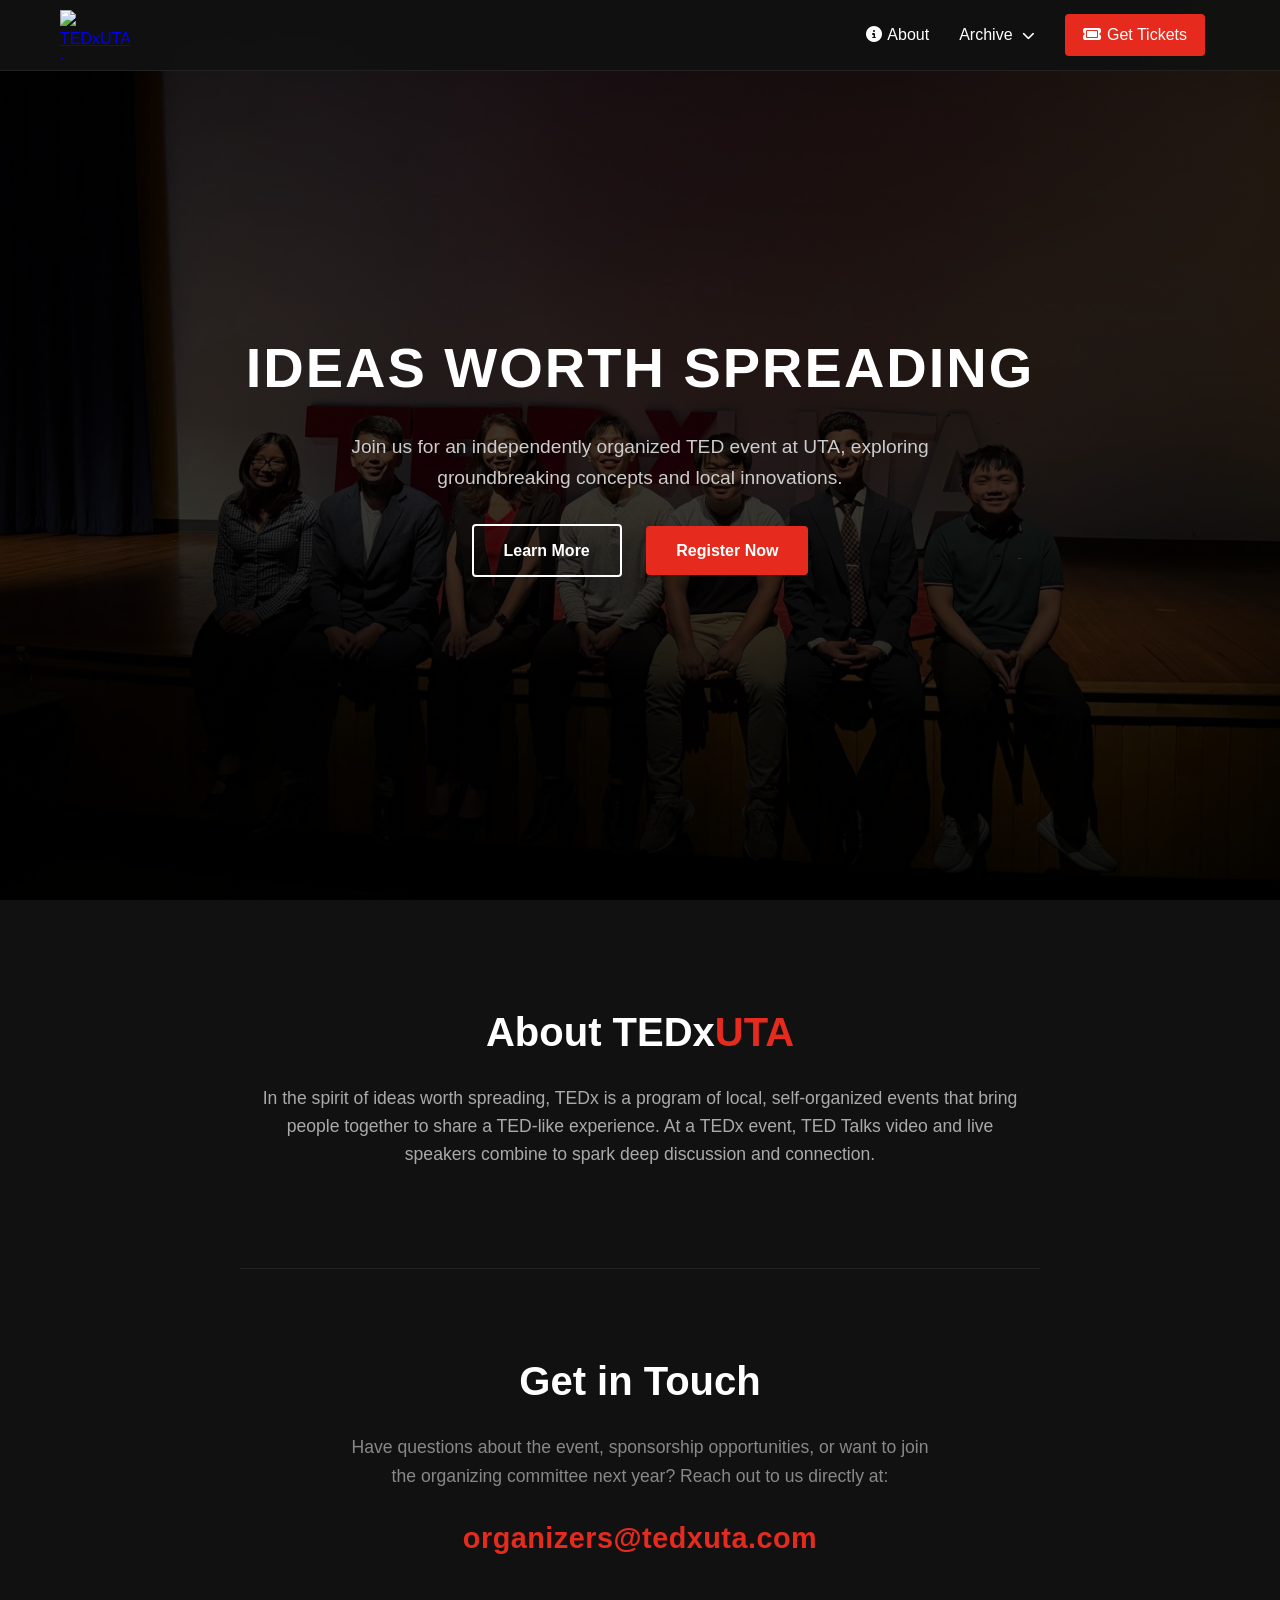
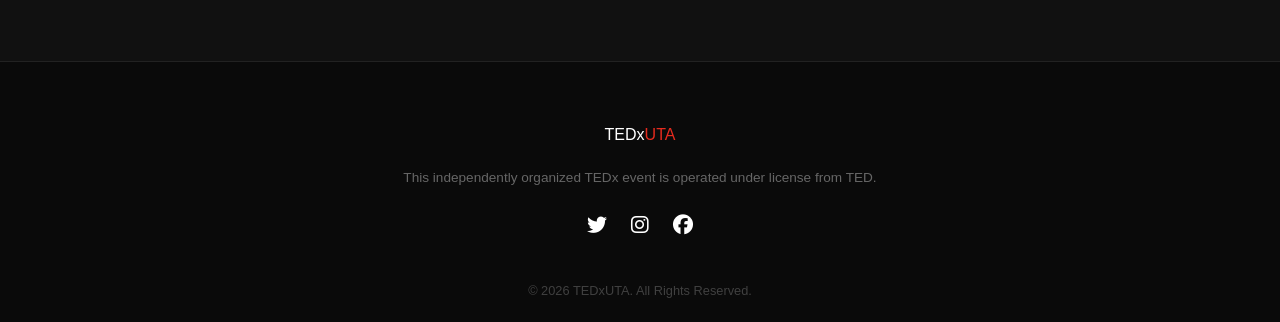
==== index.html @ 9f3648a5 "changing the tablet and setting the png right" ====
<!DOCTYPE html>
<html lang="en">
<head>
    <meta charset="UTF-8">
    <meta name="viewport" content="width=device-width, initial-scale=1.0">
    <title>TEDxUTA | Potential</title>
    <link rel="stylesheet" href="style.css">
    <link rel="stylesheet" href="https://cdnjs.cloudflare.com/ajax/libs/font-awesome/6.4.0/css/all.min.css">
</head>
<body>

    <header>
    <div class="navbar">
        <div class="logo">
            <a href="/">
                <img src="/images/logo.psng" alt="TEDxUTA Logo" style="height: 50px; width: auto; display: block; object-fit: contain;">            
            </a>
        </div>
        <nav>
            <ul class="nav-links">
                <li><a href="#about"><i class="fa-solid fa-circle-info" style="margin-right: 5px;"></i>About</a></li>
                
                <!-- Main Archive links to archive.html; Dropdown links to specific years -->
                <li class="dropdown">
                    <a href="archive.html" class="dropbtn">Archive <i class="fa-solid fa-chevron-down" style="font-size: 0.8rem; margin-left: 5px;"></i></a>
                    <ul class="dropdown-content">
                        <li><a href="2026.html">2026 Event</a></li>
                        <!-- Future years can easily be added here -->
                        <!-- <li><a href="2025.html">2025 Event</a></li> -->
                    </ul>
                </li>
                
                <li><a href="#contact" class="btn-tickets"><i class="fa-solid fa-ticket" style="margin-right: 6px;"></i>Get Tickets</a></li>
            </ul>
        </nav>
        <div class="menu-toggle"><i class="fa-solid fa-bars"></i></div>
    </div>
</header>

    <section class="hero">
        <div class="hero-content">
            <h1>IDEAS WORTH SPREADING</h1>
            <p>Join us for an independently organized TED event at UTA, exploring groundbreaking concepts and local innovations.</p>
            <div class="hero-buttons">
                <a href="#about" class="btn secondary">Learn More</a>
                <a href="#contact" class="btn primary">Register Now</a>
            </div>
        </div>
    </section>

    <section id="about" class="about-section">
        <h2>About TEDx<span>UTA</span></h2>
        <p>In the spirit of ideas worth spreading, TEDx is a program of local, self-organized events that bring people together to share a TED-like experience. At a TEDx event, TED Talks video and live speakers combine to spark deep discussion and connection.</p>
    </section>

    <section id="contact" class="about-section" style="border-top: 1px solid #222; padding-top: 80px; padding-bottom: 100px;">
        <h2>Get in Touch</h2>
        <p style="color: #888; max-width: 600px; margin: 0 auto 25px auto; font-size: 1.1rem; line-height: 1.6;">
            Have questions about the event, sponsorship opportunities, or want to join the organizing committee next year? Reach out to us directly at:
        </p>
        
        <p style="margin: 0;">
            <a href="mailto:organizers@tedxuta.com" style="color: #e62b1e; font-size: 1.8rem; font-weight: bold; text-decoration: none; letter-spacing: 0.5px; transition: color 0.2s ease;">
                organizers@tedxuta.com
            </a>
        </p>
    </section>

    <footer>
        <div class="footer-content">
            <div class="footer-logo">TEDx<span>UTA</span></div>
            <p>This independently organized TEDx event is operated under license from TED.</p>
            <div class="socials">
                <a href="#"><i class="fa-brands fa-twitter"></i></a>
                <a href="#"><i class="fa-brands fa-instagram"></i></a>
                <a href="#"><i class="fa-brands fa-facebook"></i></a>
            </div>
        </div>
        <div class="footer-bottom">
            &copy; 2026 TEDxUTA. All Rights Reserved.
        </div>
    </footer>

    <script src="script.js"></script>
</body>
</html>
---- style.css ----
/* Reset and Base Styles */
* {
    margin: 0;
    padding: 0;
    box-sizing: border-box;
    font-family: 'Helvetica Neue', Arial, sans-serif;
}

body {
    background-color: #111111;
    color: #ffffff;
    line-height: 1.6;
    scroll-behavior: smooth;
}

span {
    color: #e62b1e; /* Classic TED Red */
}

/* Header & Navigation */
header {
    background-color: rgba(17, 17, 17, 0.95);
    position: fixed;
    width: 100%;
    top: 0;
    z-index: 1000;
    border-bottom: 1px solid #222;
}

/* Navigation Hotbar Container */
.navbar {
    display: grid;
    grid-template-columns: auto 1fr; /* Two columns: Logo size, and remaining space for links */
    align-items: center;
    max-width: 1200px;
    margin: 0 auto;
    padding: 0 20px;
    height: 70px; /* 🔒 Locks the hotbar height perfectly */
}

/* Let the logo container overflow downward naturally without stretching the bar */
.logo {
    height: 70px; /* Matches the navbar height exactly */
    display: flex;
    align-items: center;
    position: relative;
}

.logo a {
    display: block;
    position: absolute;
    top: 10px; /* Adjusts how high or low the logo sits inside the bar */
    left: 0;
    transition: opacity 0.2s ease;
}

.logo a:hover {
    opacity: 0.85;
}

/* Force your navigation links to stay cleanly aligned inside the hotbar on the right */
.nav-links {
    display: flex;
    list-style: none;
    align-items: center;
    justify-content: flex-end; /* Aligns items to the right */
    height: 100%;
    margin: 0;
}

.nav-links li {
    display: flex;
    align-items: center;
    height: 100%;
}

.nav-links li a {
    color: #fff;
    text-decoration: none;
    margin: 0 15px;
    font-weight: 500;
    transition: color 0.3s;
}

.nav-links li a:hover {
    color: #e62b1e;
}

/* Hover Dropdown Mechanics */
.nav-links li.dropdown {
    position: relative;
}

.dropdown-content {
    display: none;
    position: absolute;
    top: 100%;
    left: 50%;
    transform: translateX(-50%);
    background-color: #1a1a1a;
    min-width: 120px;
    box-shadow: 0px 8px 16px rgba(0, 0, 0, 0.6);
    list-style: none;
    border-radius: 4px;
    border: 1px solid #222;
    padding: 5px 0;
    z-index: 1100;
}

.dropdown-content li a {
    color: #fff !important;
    padding: 10px 20px;
    text-decoration: none;
    display: block;
    text-align: center;
    font-size: 0.95rem;
    margin: 0 !important;
    transition: background 0.2s ease;
}

.dropdown-content li a:hover {
    background-color: #e62b1e;
    color: #fff !important;
}

.dropdown:hover .dropdown-content {
    display: block;
}

.btn-tickets {
    background-color: #e62b1e;
    padding: 8px 18px;
    border-radius: 4px;
}

.btn-tickets:hover {
    background-color: #b82016;
    color: #fff !important;
}

.menu-toggle {
    display: none;
    font-size: 24px;
    cursor: pointer;
}

/* Hero Section */
.hero {
    height: 100vh;
    background: linear-gradient(rgba(0,0,0,0.7), rgba(0,0,0,0.85)), url('images/Group.jpg') no-repeat center center/cover;
    display: flex;
    justify-content: center;
    align-items: center;
    text-align: center;
    padding: 0 20px;
}

.hero-content h1 {
    font-size: 3.5rem;
    font-weight: 900;
    letter-spacing: 2px;
    margin-bottom: 20px;
}

.hero-content p {
    font-size: 1.2rem;
    max-width: 600px;
    margin: 0 auto 30px auto;
    color: #ccc;
}

.hero-buttons .btn {
    padding: 12px 30px;
    text-decoration: none;
    font-weight: bold;
    border-radius: 4px;
    margin: 0 10px;
    display: inline-block;
    transition: 0.3s;
}

.btn.primary {
    background-color: #e62b1e;
    color: #fff;
}

.btn.primary:hover {
    background-color: #b82016;
}

.btn.secondary {
    border: 2px solid #fff;
    color: #fff;
}

.btn.secondary:hover {
    background-color: #fff;
    color: #111;
}

/* About Section */
.about-section {
    padding: 100px 20px;
    max-width: 800px;
    margin: 0 auto;
    text-align: center;
}

.about-section h2 {
    font-size: 2.5rem;
    margin-bottom: 20px;
}

.about-section p {
    font-size: 1.1rem;
    color: #aaa;
}

/* Speakers & Tabs Section */
.speakers-section {
    padding: 80px 20px;
    max-width: 1200px;
    margin: 0 auto;
    text-align: center;
}

.speakers-section h2 {
    font-size: 2.5rem;
    margin-bottom: 20px;
}

.tab-container {
    display: flex;
    justify-content: center;
    margin-bottom: 40px;
    border-bottom: 2px solid #222;
}

.tab-btn {
    background: none;
    border: none;
    color: #888;
    padding: 12px 30px;
    font-size: 1.2rem;
    font-weight: bold;
    cursor: pointer;
    transition: all 0.3s ease;
    border-bottom: 3px solid transparent;
    margin-bottom: -2px;
}

.tab-btn:hover {
    color: #fff;
}

.tab-btn.active {
    color: #e62b1e;
    border-bottom: 3px solid #e62b1e;
}

.tab-content {
    display: none;
    animation: fadeIn 0.5s ease;
}

.tab-content.active {
    display: block;
}

.archive-heading {
    font-size: 1.8rem;
    color: #ffffff;
    text-align: left;
    margin-bottom: 25px;
    border-left: 4px solid #e62b1e;
    padding-left: 15px;
    letter-spacing: 0.5px;
}

.speaker-grid {
    display: grid;
    grid-template-columns: repeat(auto-fit, minmax(320px, 1fr));
    gap: 30px;
}

.speaker-card {
    background-color: #1a1a1a;
    padding: 15px;
    border-radius: 8px;
    border-bottom: 4px solid #e62b1e;
    text-align: left;
}

.speaker-card h3 {
    margin: 10px 0 5px 0;
    font-size: 1.3rem;
}

.speaker-card .title {
    color: #888;
    font-size: 0.95rem;
}

/* Responsive YouTube Embed Container */
.video-container {
    position: relative;
    padding-bottom: 56.25%; /* 16:9 Aspect Ratio */
    height: 0;
    overflow: hidden;
    border-radius: 4px;
    background-color: #000;
}

.video-container iframe {
    position: absolute;
    top: 0;
    left: 0;
    width: 100%;
    height: 100%;
    border: 0;
}

/* Organizers Section Styling */
.organizer-grid {
    display: grid;
    grid-template-columns: repeat(auto-fit, minmax(220px, 1fr));
    gap: 25px;
    margin-top: 20px;
}

.organizer-card {
    background-color: #161616;
    padding: 30px 20px;
    border-radius: 6px;
    text-align: center;
    transition: transform 0.3s ease;
}

.organizer-card:hover {
    transform: translateY(-5px);
}

.organizer-avatar {
    width: 130px;
    height: 130px;
    margin: 0 auto 15px auto;
    border-radius: 50%;
    overflow: hidden;
    border: 3px solid #e62b1e;
    background-color: #111;
    display: flex;
    align-items: center;
    justify-content: center;
}

.organizer-avatar i {
    font-size: 3.5rem;
    color: #444;
}

.organizer-avatar img {
    width: 100%;
    height: 100%;
    object-fit: cover;
    display: block;
}

.organizer-card h3 {
    font-size: 1.2rem;
    margin-bottom: 5px;
    color: #fff;
}

.organizer-card .role {
    color: #888;
    font-size: 0.9rem;
    font-weight: 500;
}

/* Footer */
footer {
    background-color: #0a0a0a;
    padding: 60px 20px 20px 20px;
    text-align: center;
    border-top: 1px solid #222;
}

.footer-content p {
    color: #666;
    font-size: 0.85rem;
    max-width: 500px;
    margin: 20px auto;
}

.socials a {
    color: #fff;
    font-size: 20px;
    margin: 0 10px;
    transition: color 0.3s;
}

.socials a:hover {
    color: #e62b1e;
}

.footer-bottom {
    margin-top: 40px;
    font-size: 0.8rem;
    color: #404040;
}

/* Animations & Responsiveness */
@keyframes fadeIn {
    from { opacity: 0; transform: translateY(10px); }
    to { opacity: 1; transform: translateY(0); }
}

@media (max-width: 768px) {
    .nav-links {
        display: none;
        flex-direction: column;
        position: absolute;
        top: 70px;
        left: 0;
        width: 100%;
        background-color: rgba(17, 17, 17, 0.95);
        padding: 20px 0;
        border-bottom: 1px solid #222;
    }

    .nav-links li {
        margin: 15px 0;
    }

    .nav-links.active {
        display: flex !important;
    }

    .menu-toggle {
        display: block;
    }

    .hero-content h1 {
        font-size: 2.2rem;
    }
    
}
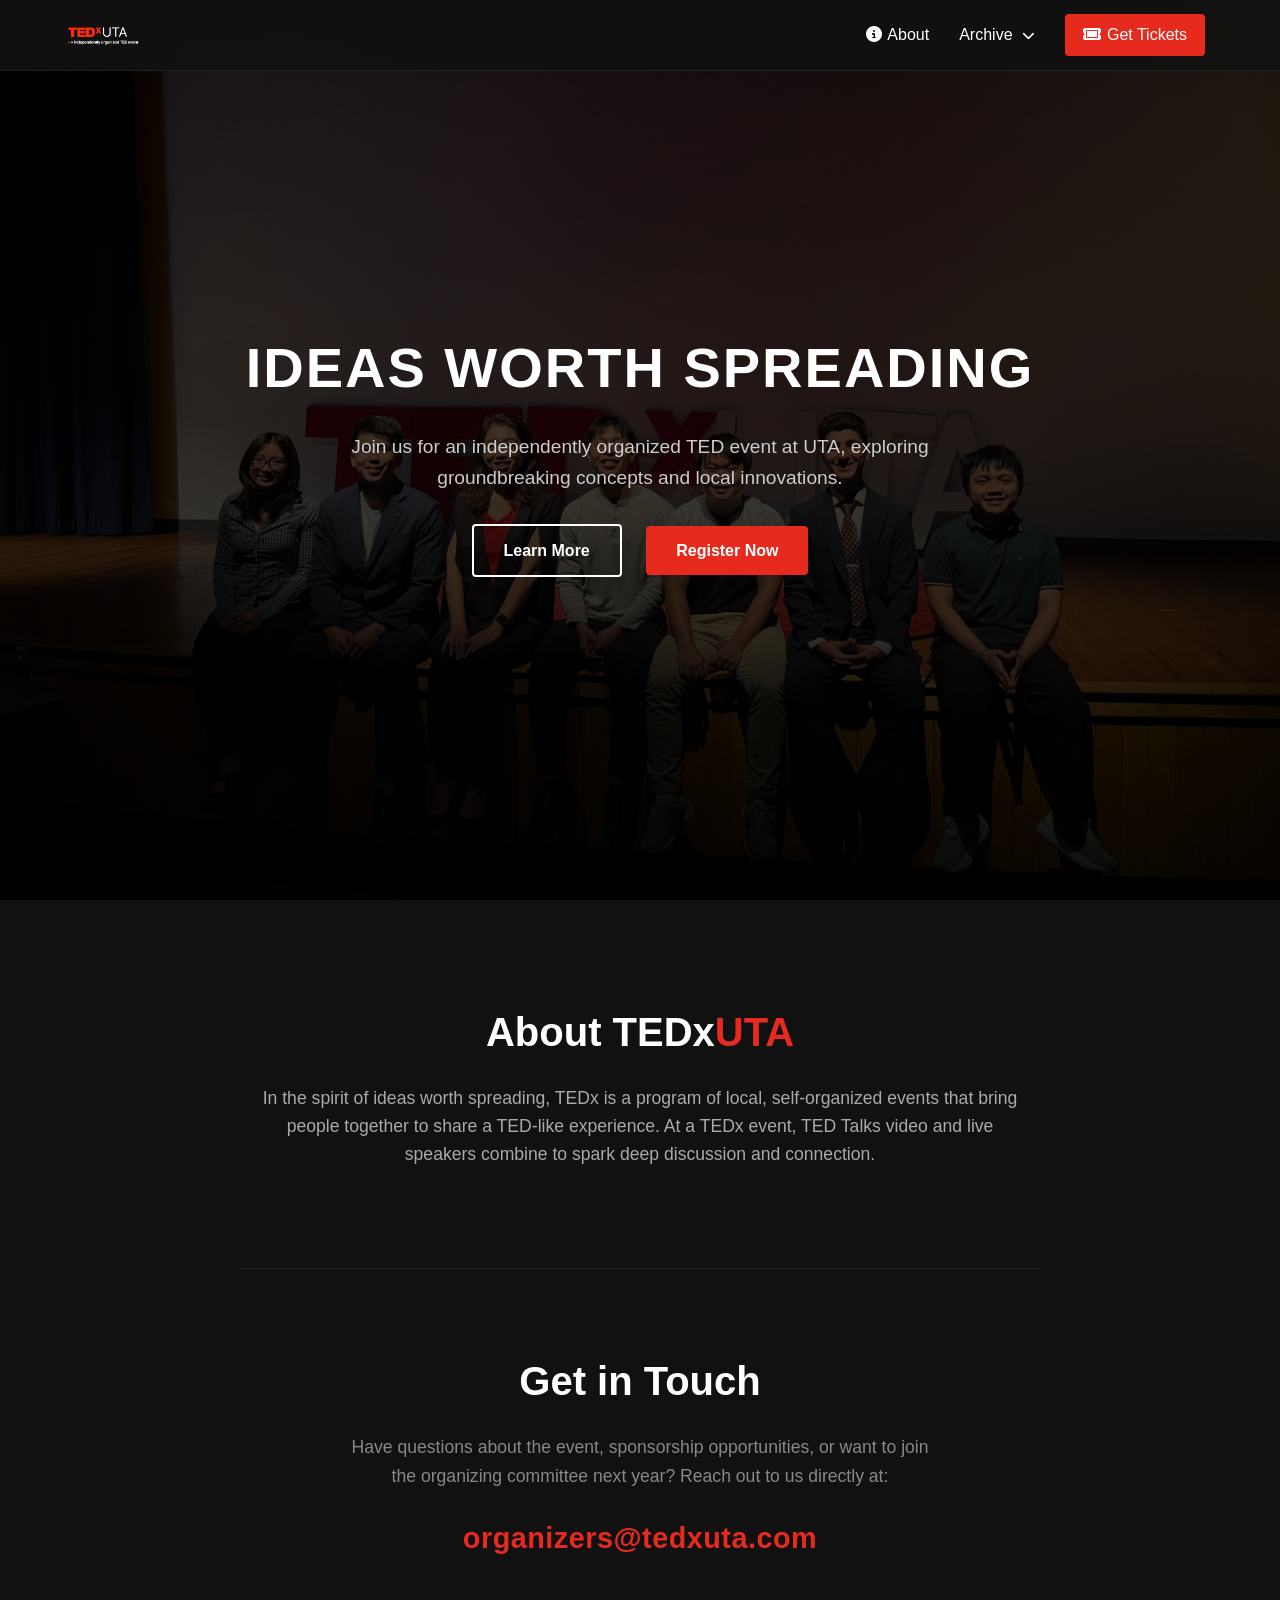
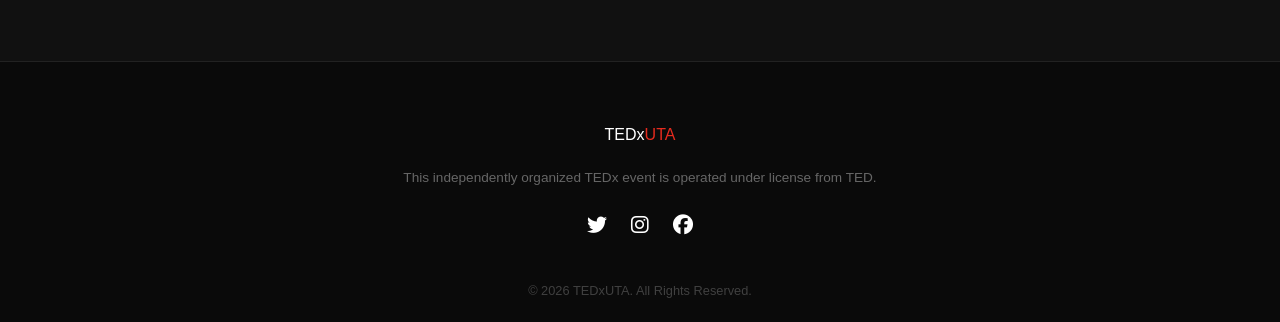
==== commit 66866772: "tesat" ====
--- a/index.html
+++ b/index.html
@@ -13,7 +13,7 @@
     <div class="navbar">
         <div class="logo">
             <a href="/">
-                <img src="/images/logo.psng" alt="TEDxUTA Logo" style="height: 50px; width: auto; display: block; object-fit: contain;">            
+                <img src="images/logo.PNG" alt="TEDxUTA Logo" style="height: 50px; width: auto; display: block; object-fit: contain;">            
             </a>
         </div>
         <nav>
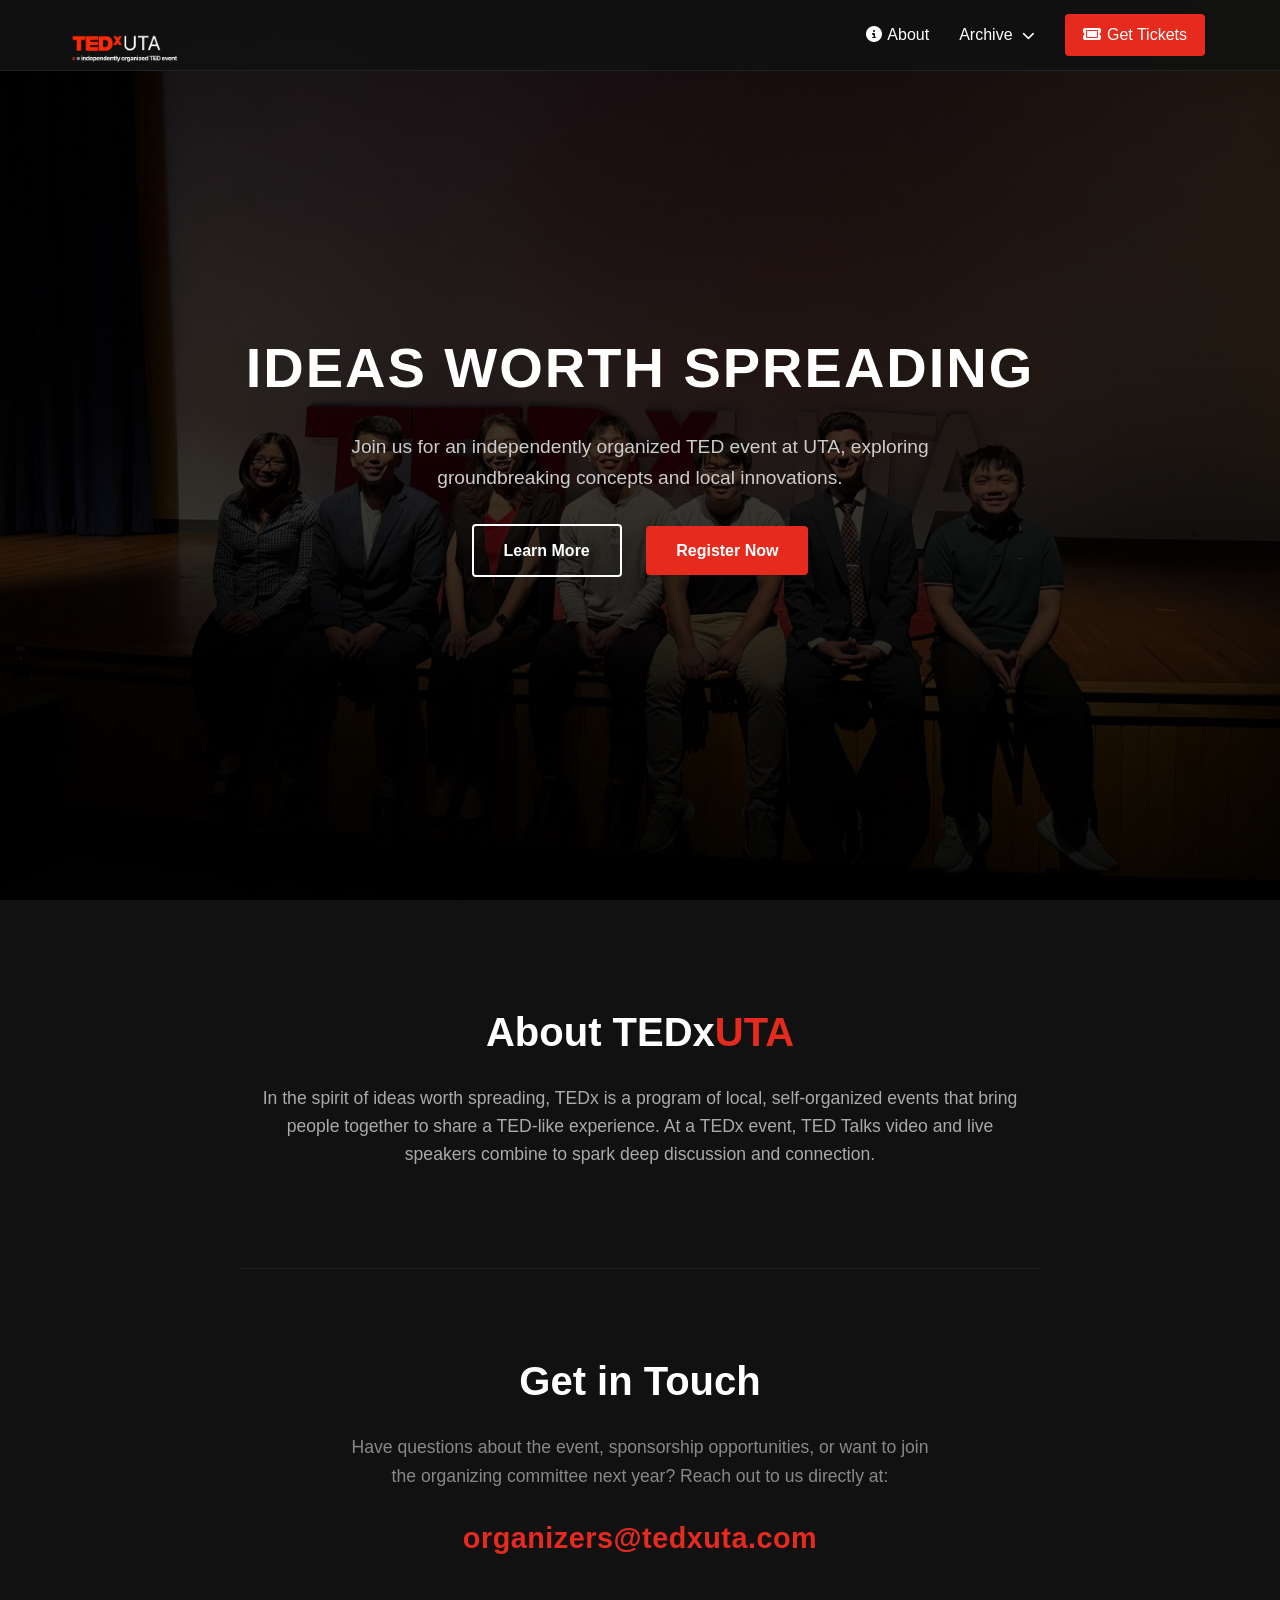
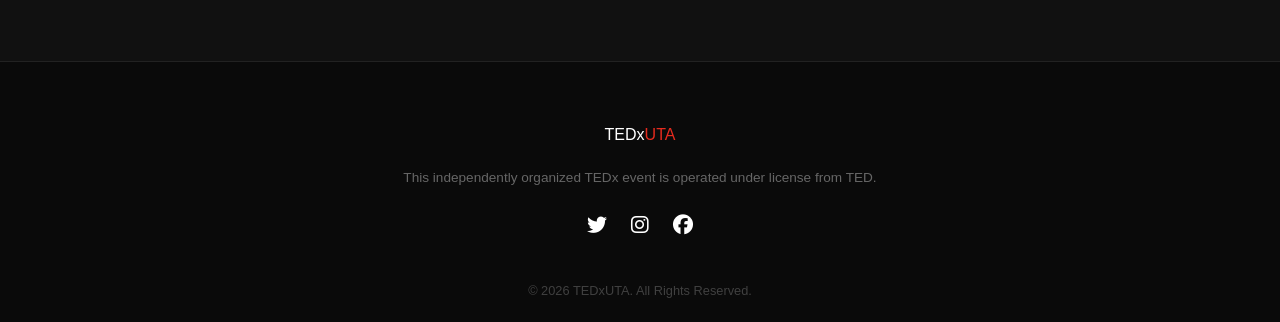
==== commit 99cb199c: "height" ====
--- a/index.html
+++ b/index.html
@@ -13,7 +13,7 @@
     <div class="navbar">
         <div class="logo">
             <a href="/">
-                <img src="images/logo.PNG" alt="TEDxUTA Logo" style="height: 50px; width: auto; display: block; object-fit: contain;">            
+                <img src="images/logo.PNG" alt="TEDxUTA Logo" style="height: 75px; width: auto; display: block; object-fit: contain;">            
             </a>
         </div>
         <nav>
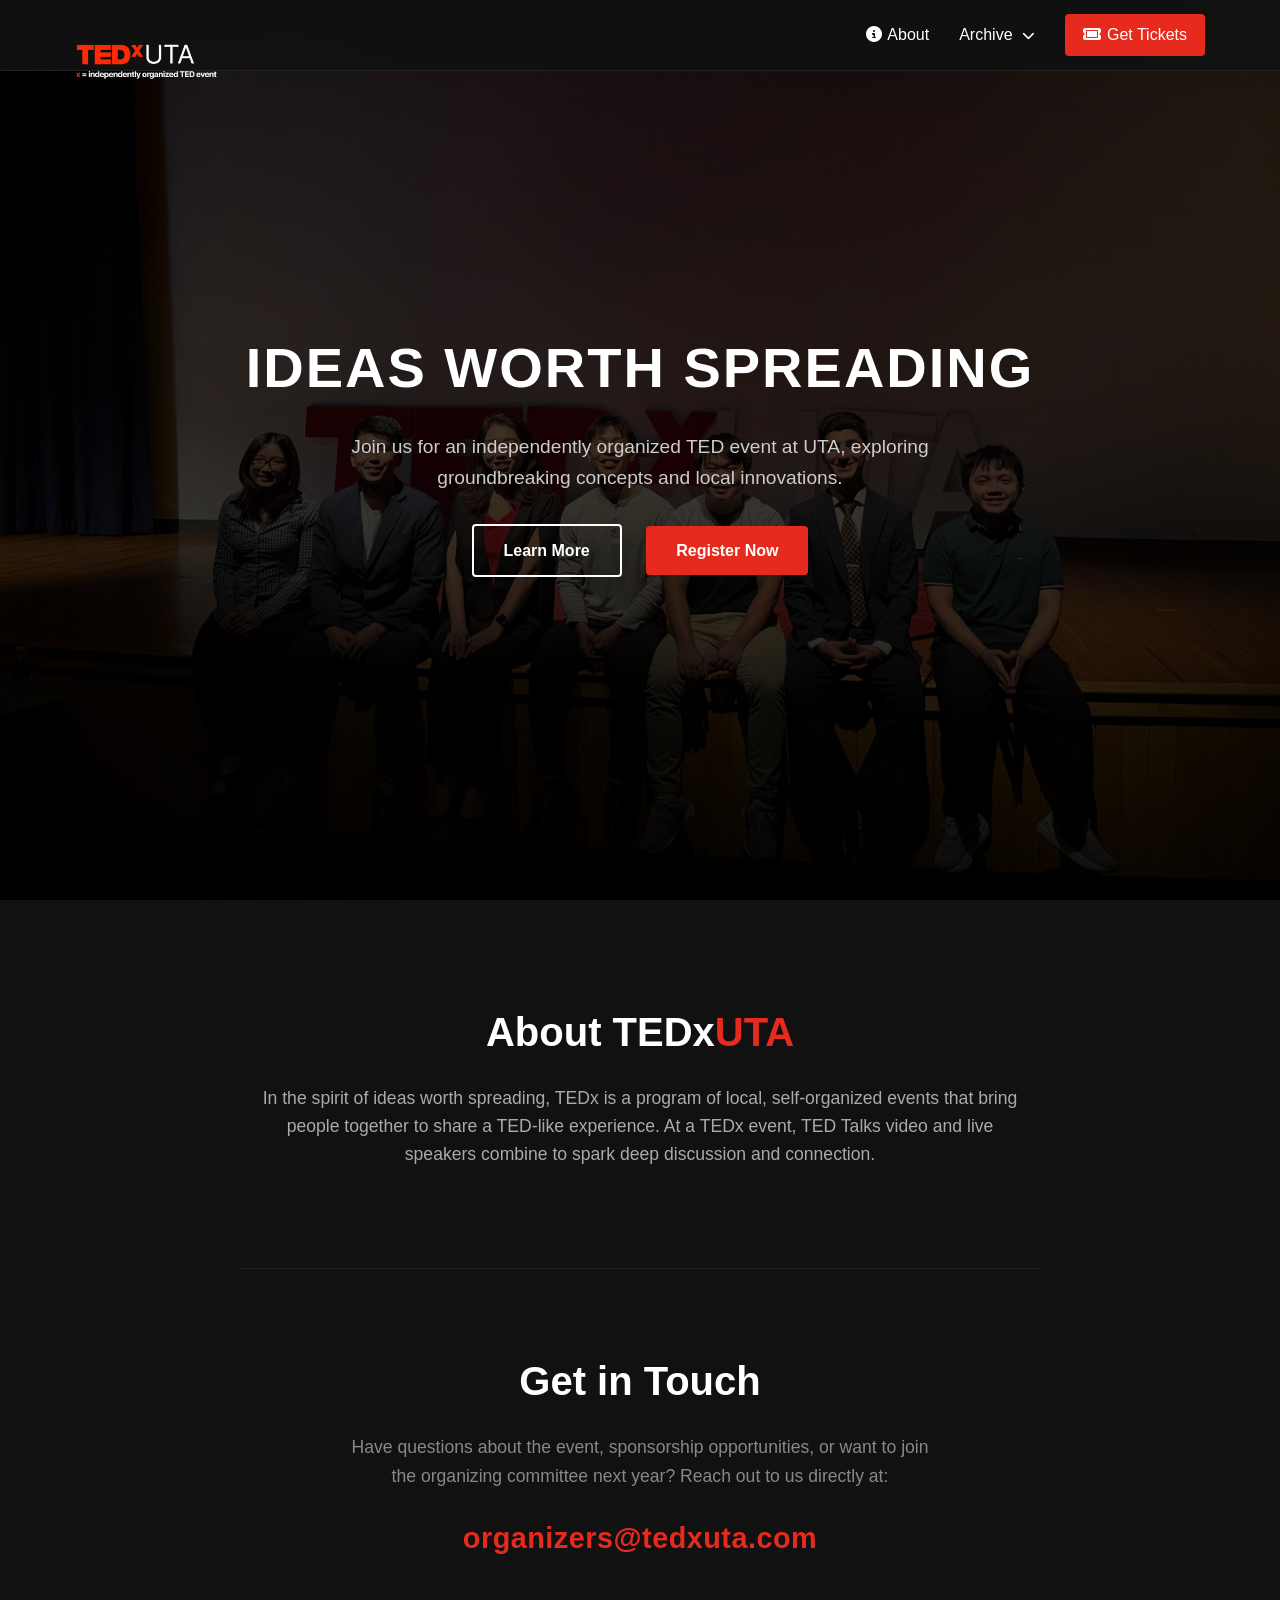
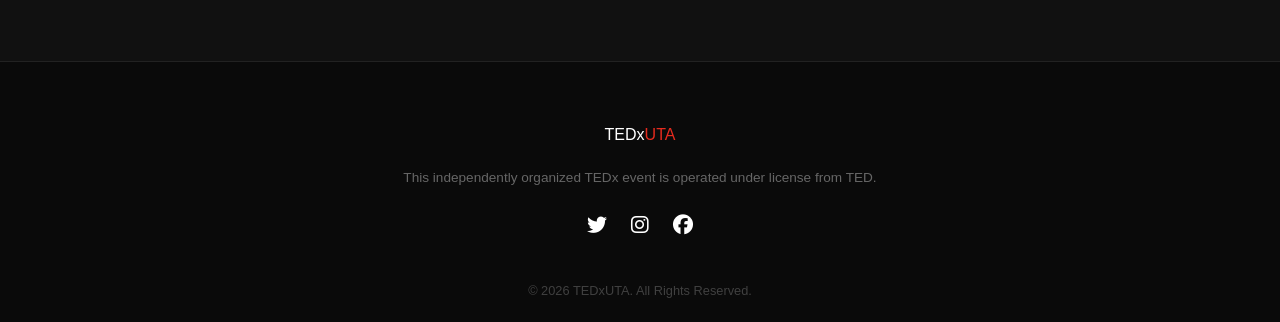
==== commit e1544193: "logo change" ====
--- a/index.html
+++ b/index.html
@@ -12,8 +12,8 @@
     <header>
     <div class="navbar">
         <div class="logo">
-            <a href="/">
-                <img src="images/logo.PNG" alt="TEDxUTA Logo" style="height: 75px; width: auto; display: block; object-fit: contain;">            
+            <a href="/" style="display: flex; align-items: center; text-decoration: none;">
+        <img src="images/logo.PNG" alt="TEDxUTA Logo" style="height: 100px; width: auto; display: block; margin: 0; padding: 0;">
             </a>
         </div>
         <nav>
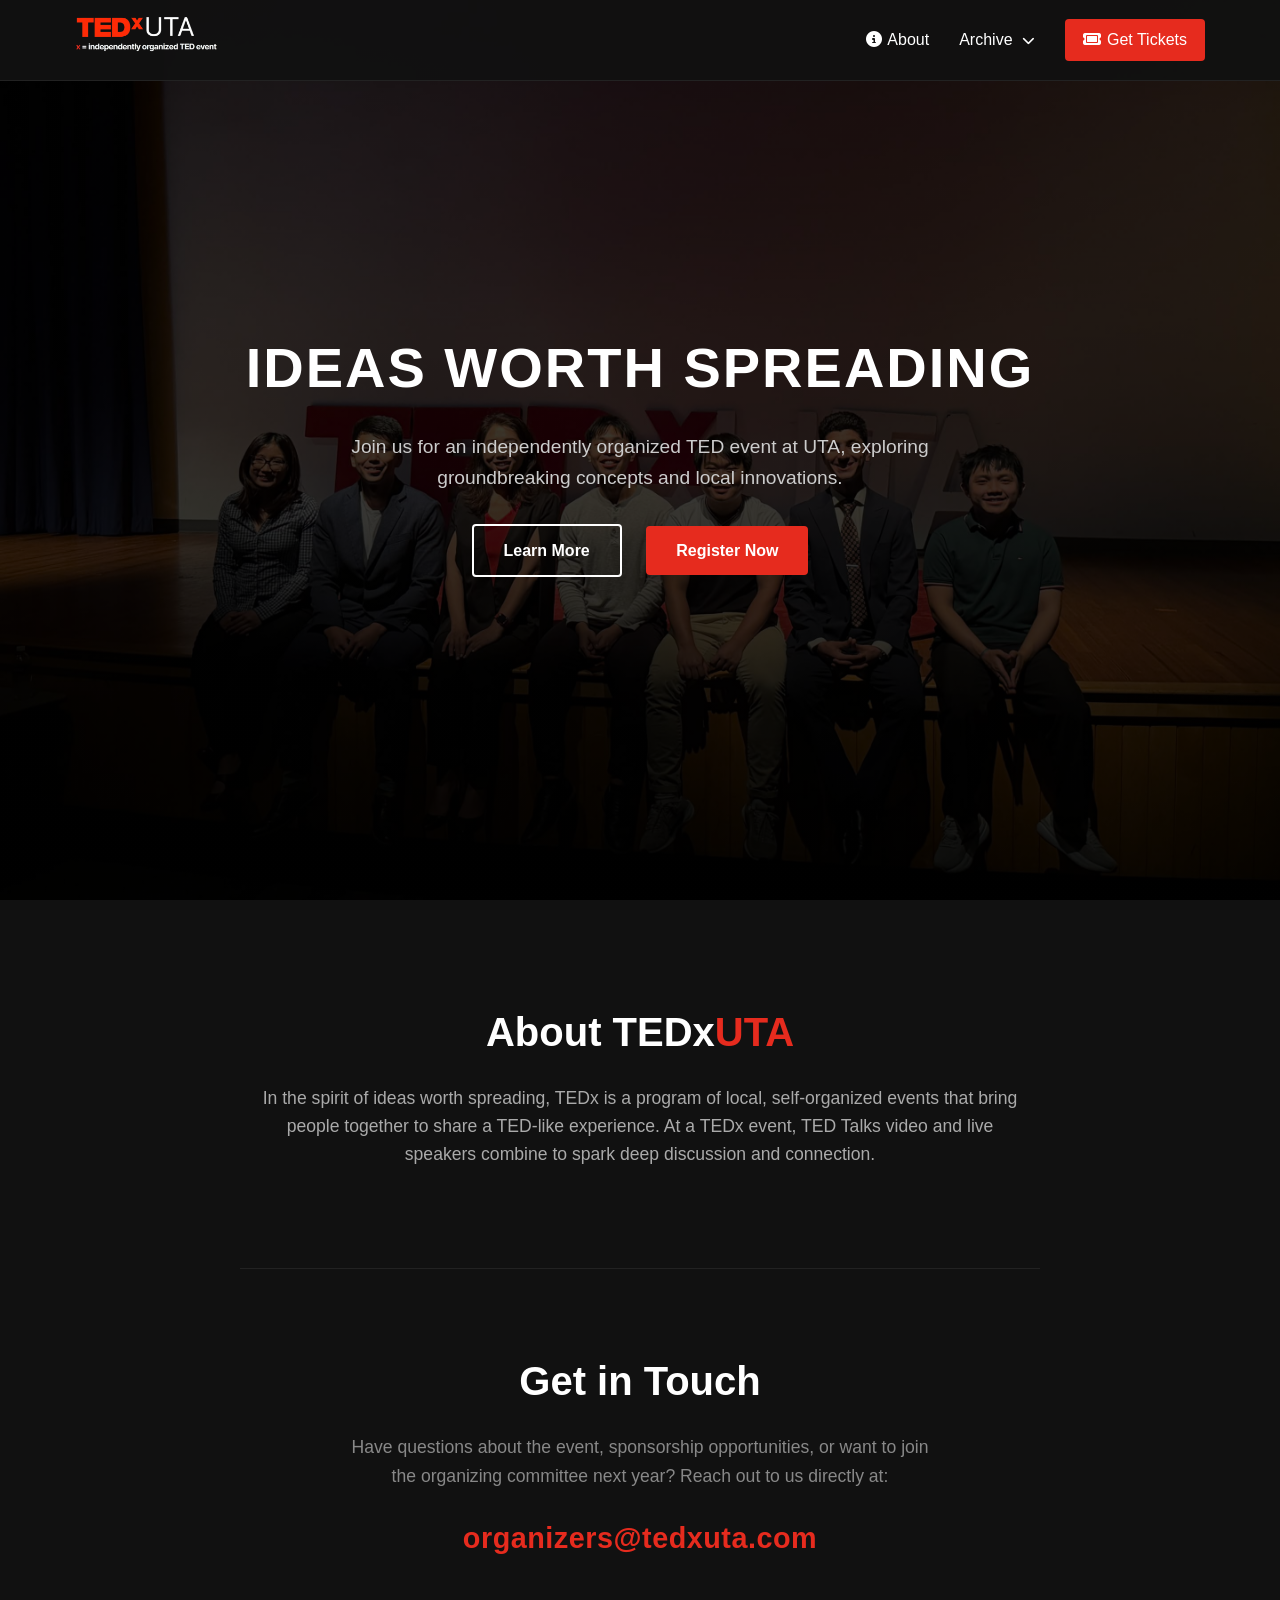
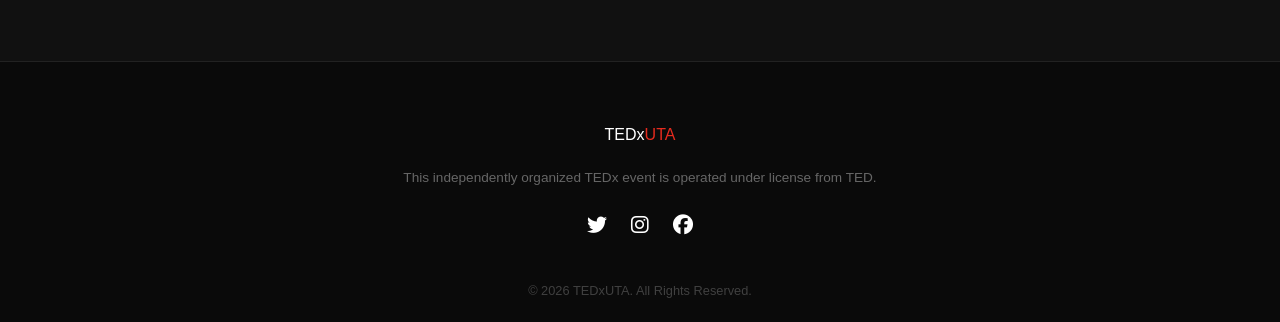
==== commit b3f588b0: "fixed logo size and about me and contact" ====
--- a/index.html
+++ b/index.html
@@ -13,7 +13,7 @@
     <div class="navbar">
         <div class="logo">
             <a href="/" style="display: flex; align-items: center; text-decoration: none;">
-        <img src="images/logo.PNG" alt="TEDxUTA Logo" style="height: 100px; width: auto; display: block; margin: 0; padding: 0;">
+        <img src="images/logo.PNG" alt="TEDxUTA Logo" style="height: 100px; width: auto; display: block; margin-top: -15px; padding: 0;">
             </a>
         </div>
         <nav>
--- a/style.css
+++ b/style.css
@@ -28,30 +28,36 @@
 }
 
 /* Navigation Hotbar Container */
+/* Navigation Header Bar */
 .navbar {
-    display: grid;
-    grid-template-columns: auto 1fr; /* Two columns: Logo size, and remaining space for links */
-    align-items: center;
+    display: flex;
+    justify-content: space-between;
+    align-items: center; 
     max-width: 1200px;
     margin: 0 auto;
     padding: 0 20px;
-    height: 70px; /* 🔒 Locks the hotbar height perfectly */
-}
-
-/* Let the logo container overflow downward naturally without stretching the bar */
+    height: 80px; /* Locked hotbar height */
+}
+
+/* Logo Alignment */
 .logo {
-    height: 70px; /* Matches the navbar height exactly */
-    display: flex;
-    align-items: center;
-    position: relative;
+    display: flex;
+    align-items: center;
+    justify-content: center;
+    height: 100%;
 }
 
 .logo a {
+    display: flex;
+    align-items: center;
+    height: 100%;
+}
+
+.logo img {
+    height: 100px; /* Set your preferred size here */
+    width: auto;
     display: block;
-    position: absolute;
-    top: 10px; /* Adjusts how high or low the logo sits inside the bar */
-    left: 0;
-    transition: opacity 0.2s ease;
+    object-fit: contain;
 }
 
 .logo a:hover {
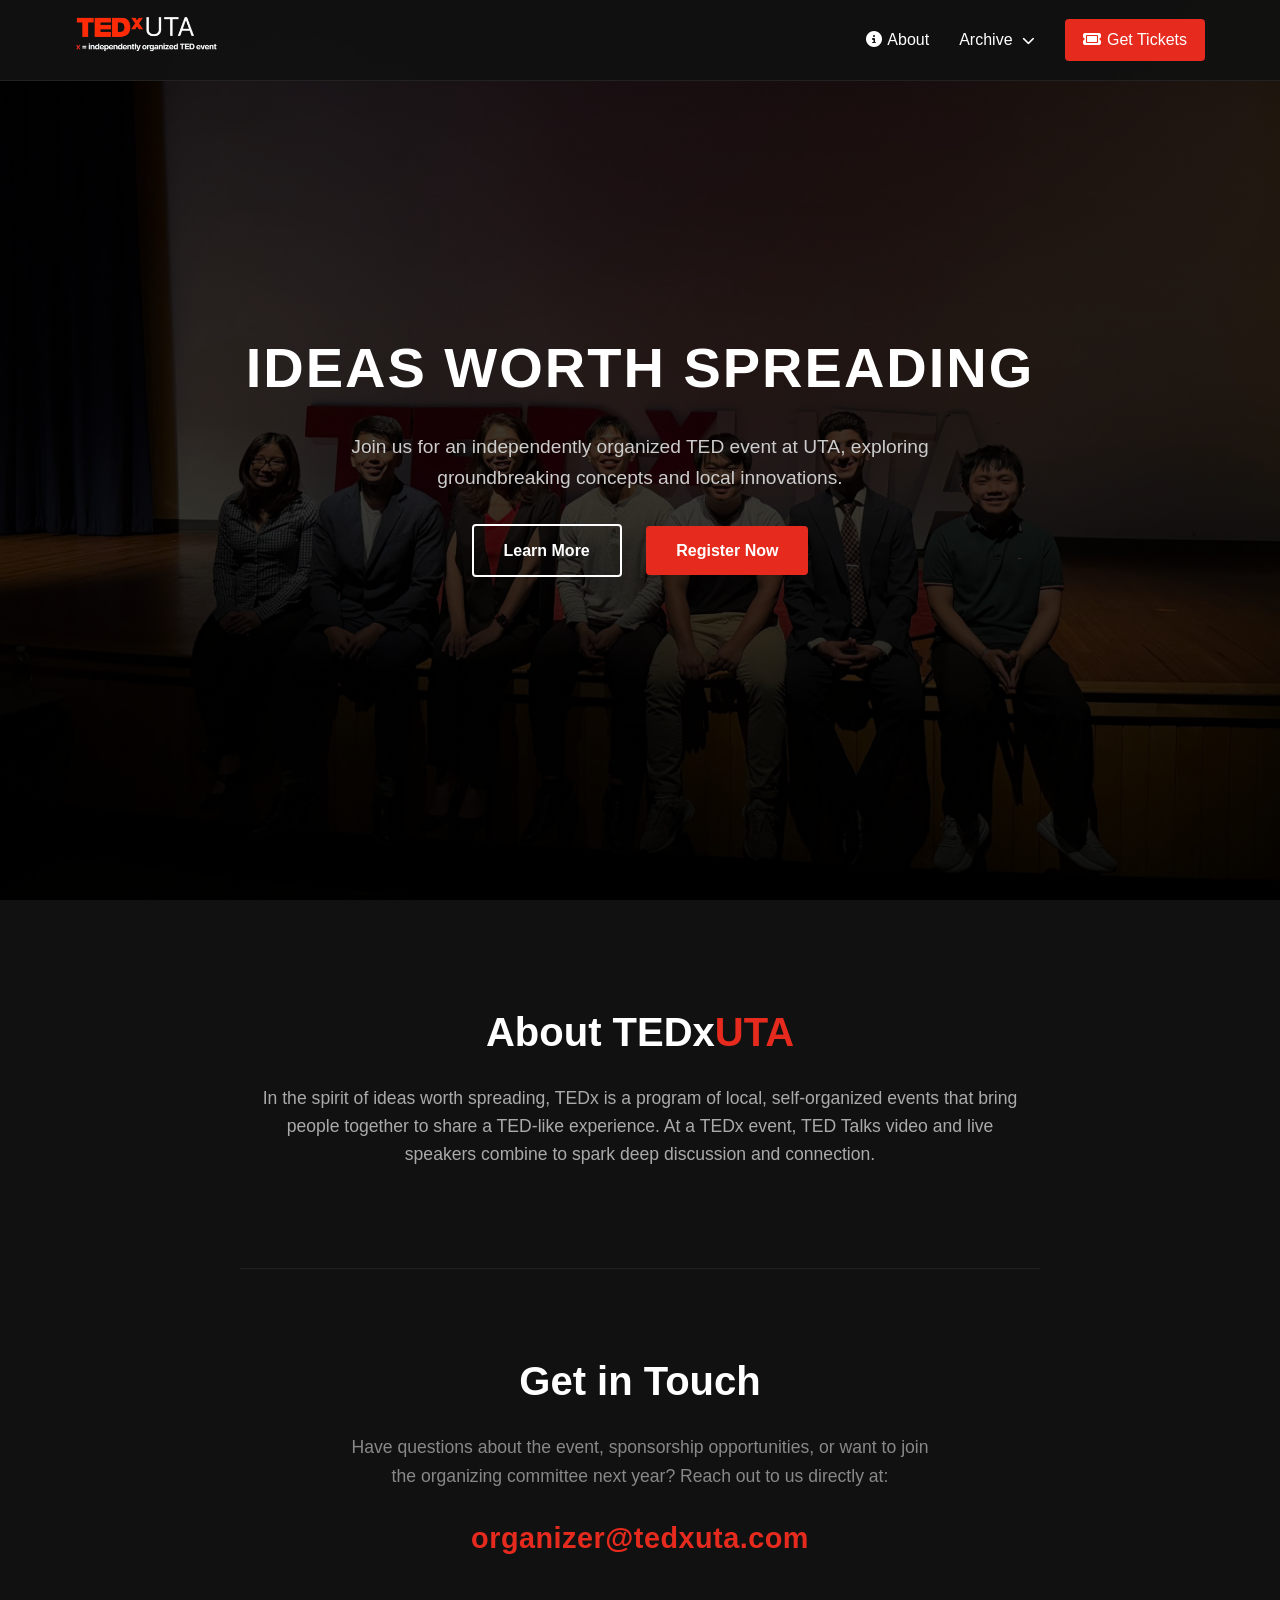
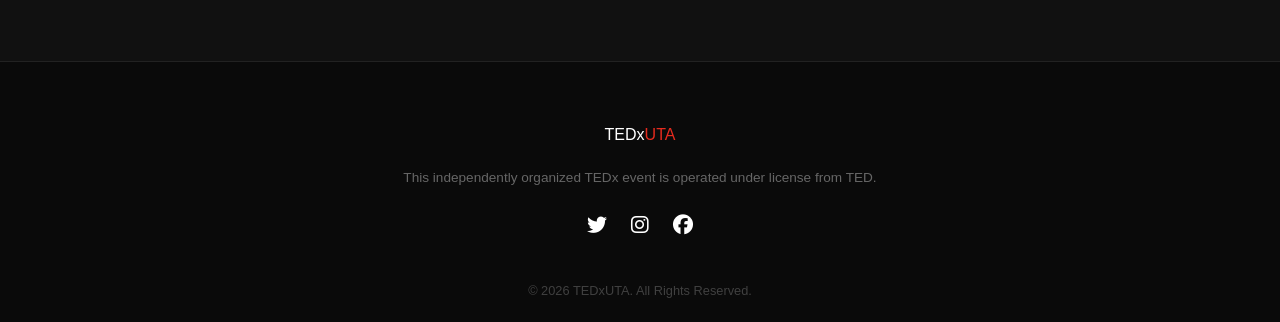
==== commit 6fb45693: "fixed typo" ====
--- a/index.html
+++ b/index.html
@@ -60,8 +60,8 @@
         </p>
         
         <p style="margin: 0;">
-            <a href="mailto:organizers@tedxuta.com" style="color: #e62b1e; font-size: 1.8rem; font-weight: bold; text-decoration: none; letter-spacing: 0.5px; transition: color 0.2s ease;">
-                organizers@tedxuta.com
+            <a href="mailto:organizer@tedxuta.com" style="color: #e62b1e; font-size: 1.8rem; font-weight: bold; text-decoration: none; letter-spacing: 0.5px; transition: color 0.2s ease;">
+                organizer@tedxuta.com
             </a>
         </p>
     </section>
